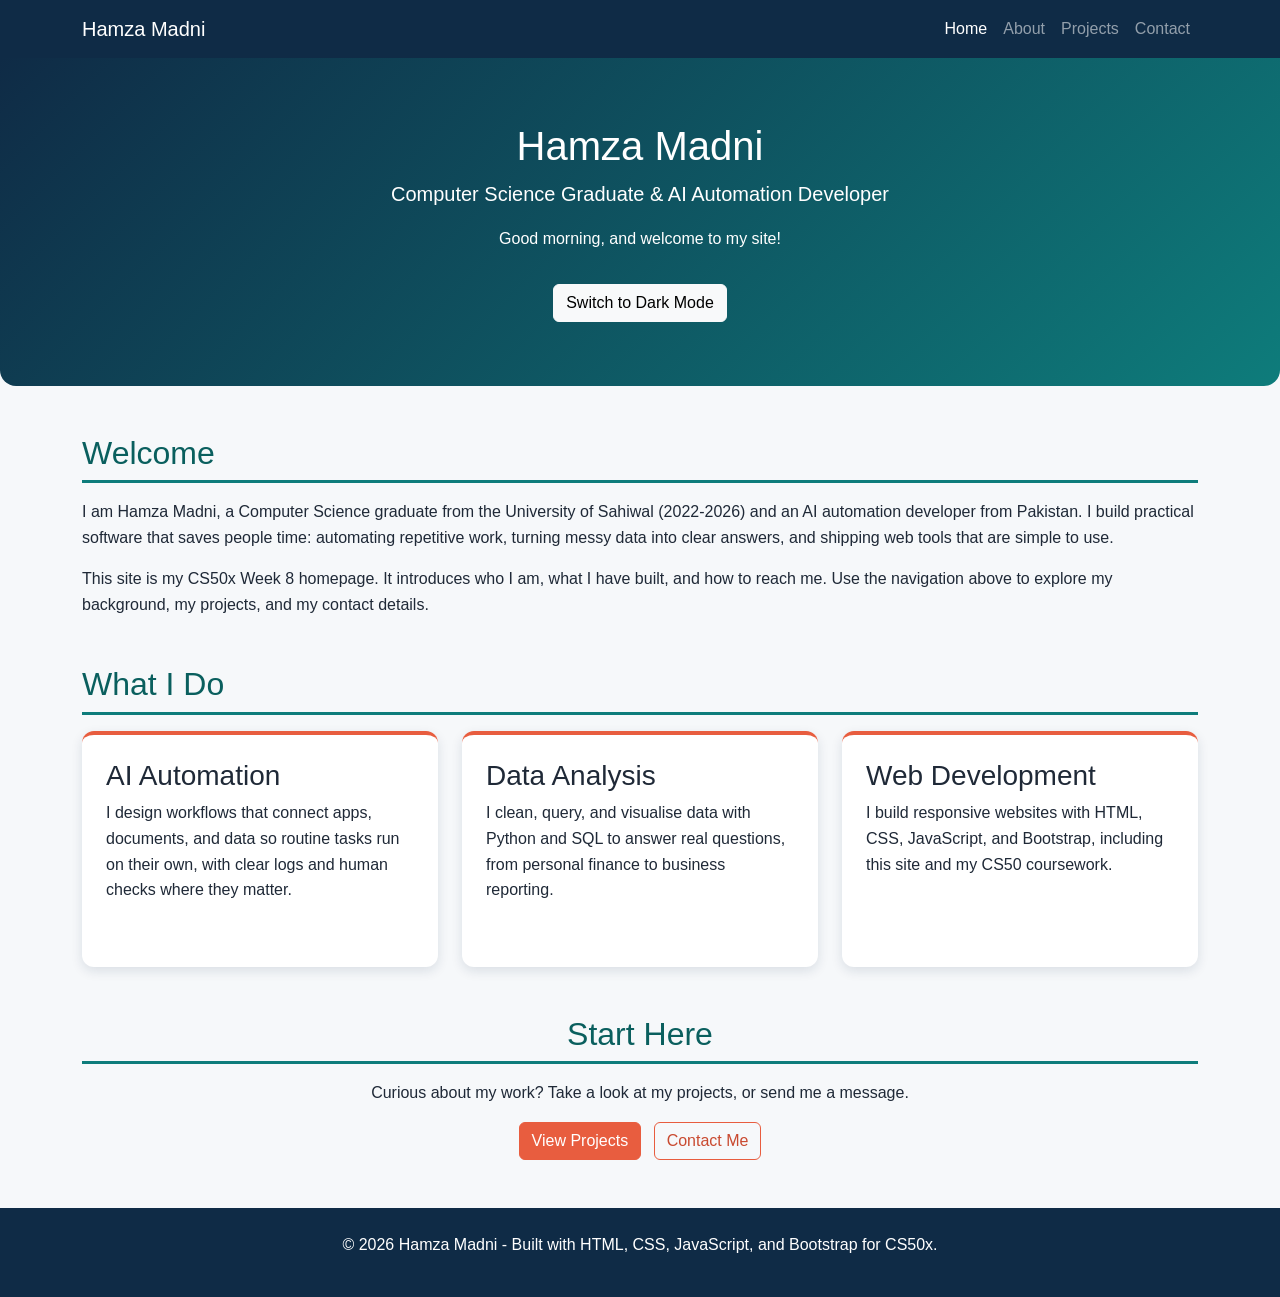
==== index.html @ 5d0ee4f4 "Initial commit: Personal homepage website" ====
<!DOCTYPE html>
<html lang="en">
    <head>
        <meta charset="utf-8">
        <meta name="viewport" content="width=device-width, initial-scale=1">
        <meta name="description" content="Personal homepage of Hamza Madni, Computer Science graduate and AI automation developer — CS50x Week 8 project built with HTML, CSS, JavaScript and Bootstrap.">
        <link href="https://cdn.jsdelivr.net/npm/bootstrap@5.3.8/dist/css/bootstrap.min.css" rel="stylesheet" integrity="sha384-sRIl4kxILFvY47J16cr9ZwB07vP4J8+LH7qKQnuqkuIAvNWLzeN8tE5YBujZqJLB" crossorigin="anonymous">
        <link href="styles.css" rel="stylesheet">
        <title>Hamza Madni - Home</title>
    </head>
    <body>
        <nav class="navbar navbar-expand-lg navbar-dark bg-dark">
            <div class="container">
                <a class="navbar-brand" href="index.html">Hamza Madni</a>
                <button class="navbar-toggler" type="button" data-bs-toggle="collapse" data-bs-target="#navbarNav" aria-controls="navbarNav" aria-expanded="false" aria-label="Toggle navigation">
                    <span class="navbar-toggler-icon"></span>
                </button>
                <div class="collapse navbar-collapse" id="navbarNav">
                    <ul class="navbar-nav ms-auto">
                        <li class="nav-item"><a class="nav-link active" href="index.html">Home</a></li>
                        <li class="nav-item"><a class="nav-link" href="about.html">About</a></li>
                        <li class="nav-item"><a class="nav-link" href="projects.html">Projects</a></li>
                        <li class="nav-item"><a class="nav-link" href="contact.html">Contact</a></li>
                    </ul>
                </div>
            </div>
        </nav>
        <header class="hero">
            <h1>Hamza Madni</h1>
            <p class="lead">Computer Science Graduate &amp; AI Automation Developer</p>
            <p id="greeting">Welcome to my site!</p>
            <button id="theme-toggle" class="btn btn-light" type="button">Switch to Dark Mode</button>
        </header>
        <main class="container my-5">
            <section>
                <h2 class="section-title">Welcome</h2>
                <p>I am Hamza Madni, a Computer Science graduate from the University of Sahiwal (2022-2026) and an AI automation developer from Pakistan. I build practical software that saves people time: automating repetitive work, turning messy data into clear answers, and shipping web tools that are simple to use.</p>
                <p>This site is my CS50x Week 8 homepage. It introduces who I am, what I have built, and how to reach me. Use the navigation above to explore my background, my projects, and my contact details.</p>
            </section>
            <section class="mt-5">
                <h2 class="section-title">What I Do</h2>
                <div class="row">
                    <article class="col-md-4">
                        <div class="project-card h-100">
                            <h3>AI Automation</h3>
                            <p>I design workflows that connect apps, documents, and data so routine tasks run on their own, with clear logs and human checks where they matter.</p>
                        </div>
                    </article>
                    <article class="col-md-4">
                        <div class="project-card h-100">
                            <h3>Data Analysis</h3>
                            <p>I clean, query, and visualise data with Python and SQL to answer real questions, from personal finance to business reporting.</p>
                        </div>
                    </article>
                    <article class="col-md-4">
                        <div class="project-card h-100">
                            <h3>Web Development</h3>
                            <p>I build responsive websites with HTML, CSS, JavaScript, and Bootstrap, including this site and my CS50 coursework.</p>
                        </div>
                    </article>
                </div>
            </section>
            <section class="mt-5 text-center">
                <h2 class="section-title">Start Here</h2>
                <p>Curious about my work? Take a look at my projects, or send me a message.</p>
                <a class="btn btn-primary me-2" href="projects.html">View Projects</a>
                <a class="btn btn-outline-primary" href="contact.html">Contact Me</a>
            </section>
        </main>
        <footer>
            <p>&copy; <span id="year">2026</span> Hamza Madni - Built with HTML, CSS, JavaScript, and Bootstrap for CS50x.</p>
        </footer>
        <script src="https://cdn.jsdelivr.net/npm/bootstrap@5.3.8/dist/js/bootstrap.bundle.min.js" integrity="sha384-FKyoEForCGlyvwx9Hj09JcYn3nv7wiPVlz7YYwJrWVcXK/BmnVDxM+D2scQbITxI" crossorigin="anonymous"></script>
        <script src="script.js"></script>
    </body>
</html>
---- styles.css ----
/* Homepage — polished standalone styles
   Palette (see ../NOTES.md for the colour-theory notes):
   - Deep navy   #0f2b46  navbar, footer, hero gradient start
   - Teal        #0e7c7b  hero gradient end, section titles (analogous to navy)
   - Coral       #e85d3f  CTA buttons, card accents (complementary accent)
   - Light bg    #f6f8fa  page background (light mode)
   - Card        #ffffff
   - Text        #1f2937
   - Dark bg     #0b1d33  page background (dark mode)
   - Dark card   #132e4d
*/

:root {
  --navy: #0f2b46;
  --teal: #0e7c7b;
  --teal-dark: #0a5f5e;
  --coral: #e85d3f;
  --coral-dark: #c94a30;
  --bg: #f6f8fa;
  --card: #ffffff;
  --text: #1f2937;
  --muted: #6b7280;
}

body {
  background-color: var(--bg);
  color: var(--text);
  font-family: Arial, Helvetica, sans-serif;
  line-height: 1.6;
  margin: 0;
}

.navbar {
  background-color: var(--navy) !important;
}

.hero {
  background: linear-gradient(135deg, var(--navy), var(--teal));
  color: #ffffff;
  padding: 4rem 1rem;
  text-align: center;
  border-radius: 0 0 1rem 1rem;
}

.section-title {
  color: var(--teal-dark);
  font-size: 2rem;
  margin-bottom: 1rem;
  border-bottom: 3px solid var(--teal);
  padding-bottom: 0.5rem;
}

.btn-primary {
  background-color: var(--coral);
  border-color: var(--coral);
}

.btn-primary:hover,
.btn-primary:focus {
  background-color: var(--coral-dark);
  border-color: var(--coral-dark);
}

.btn-outline-primary {
  color: var(--coral-dark);
  border-color: var(--coral);
}

.btn-outline-primary:hover,
.btn-outline-primary:focus {
  background-color: var(--coral);
  border-color: var(--coral);
  color: #ffffff;
}

.project-card {
  background-color: var(--card);
  border-top: 4px solid var(--coral);
  border-radius: 0.75rem;
  box-shadow: 0 4px 12px rgba(15, 43, 70, 0.12);
  padding: 1.5rem;
  margin-bottom: 1.5rem;
}

.profile-img {
  border: 4px solid var(--teal);
  border-radius: 50%;
  max-width: 220px;
  box-shadow: 0 4px 12px rgba(15, 43, 70, 0.25);
  margin-bottom: 1rem;
}

blockquote {
  border-left: 4px solid var(--coral);
  padding-left: 1rem;
}

footer {
  background-color: var(--navy);
  color: #ffffff;
  text-align: center;
  padding: 1.5rem;
  margin-top: 3rem;
}

#theme-toggle {
  margin-top: 1rem;
}

.navbar #theme-toggle {
  margin-top: 0;
}

/* Dark mode */
body.dark-mode {
  background-color: #0b1d33;
  color: #e6edf3;
}

body.dark-mode .project-card {
  background-color: #132e4d;
  color: #e6edf3;
}

body.dark-mode .section-title {
  color: #7dd3d8;
  border-bottom-color: var(--teal);
}

body.dark-mode .table {
  color: #e6edf3;
}

body.dark-mode .table-striped > tbody > tr:nth-of-type(odd) > * {
  background-color: rgba(255, 255, 255, 0.05);
  color: #e6edf3;
}

body.dark-mode .form-control {
  background-color: #132e4d;
  border-color: #2c4a6b;
  color: #e6edf3;
}

body.dark-mode a {
  color: #7dd3d8;
}

body.dark-mode .text-muted {
  color: #9fb3c8 !important;
}
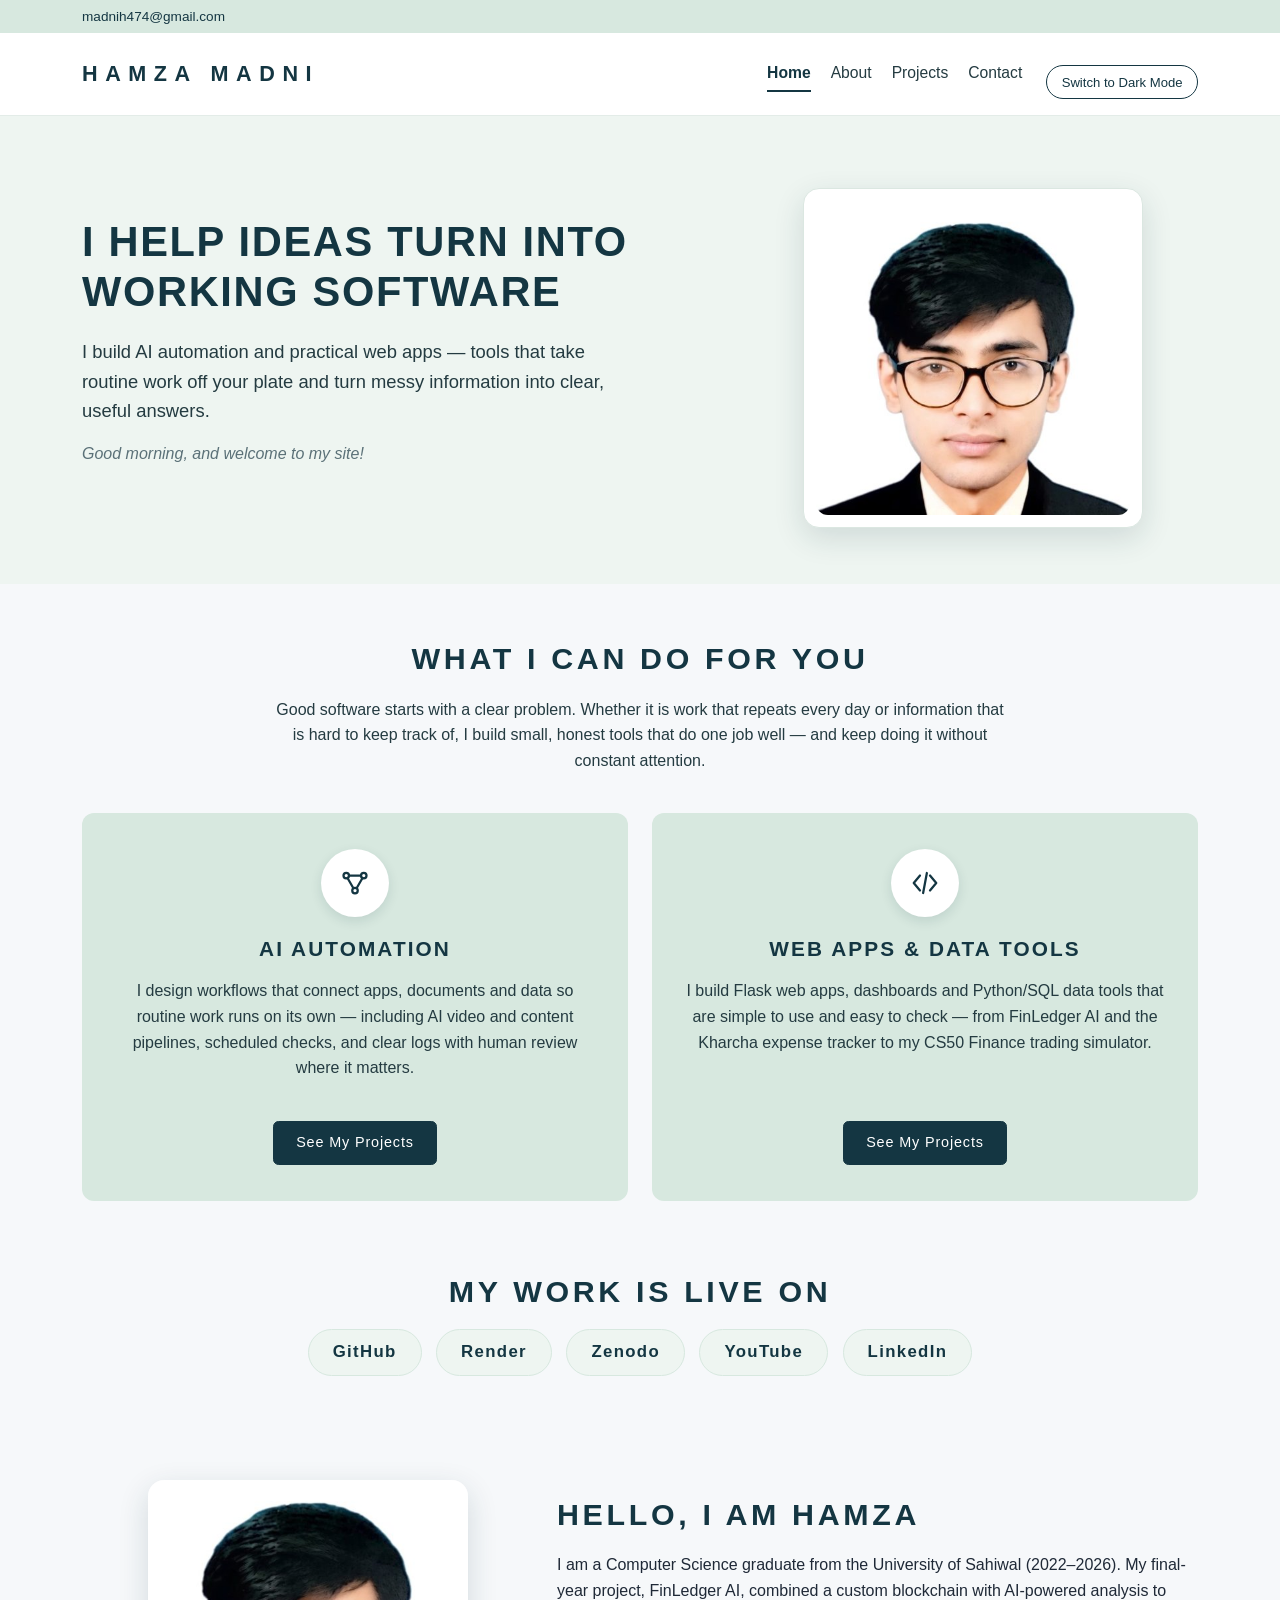
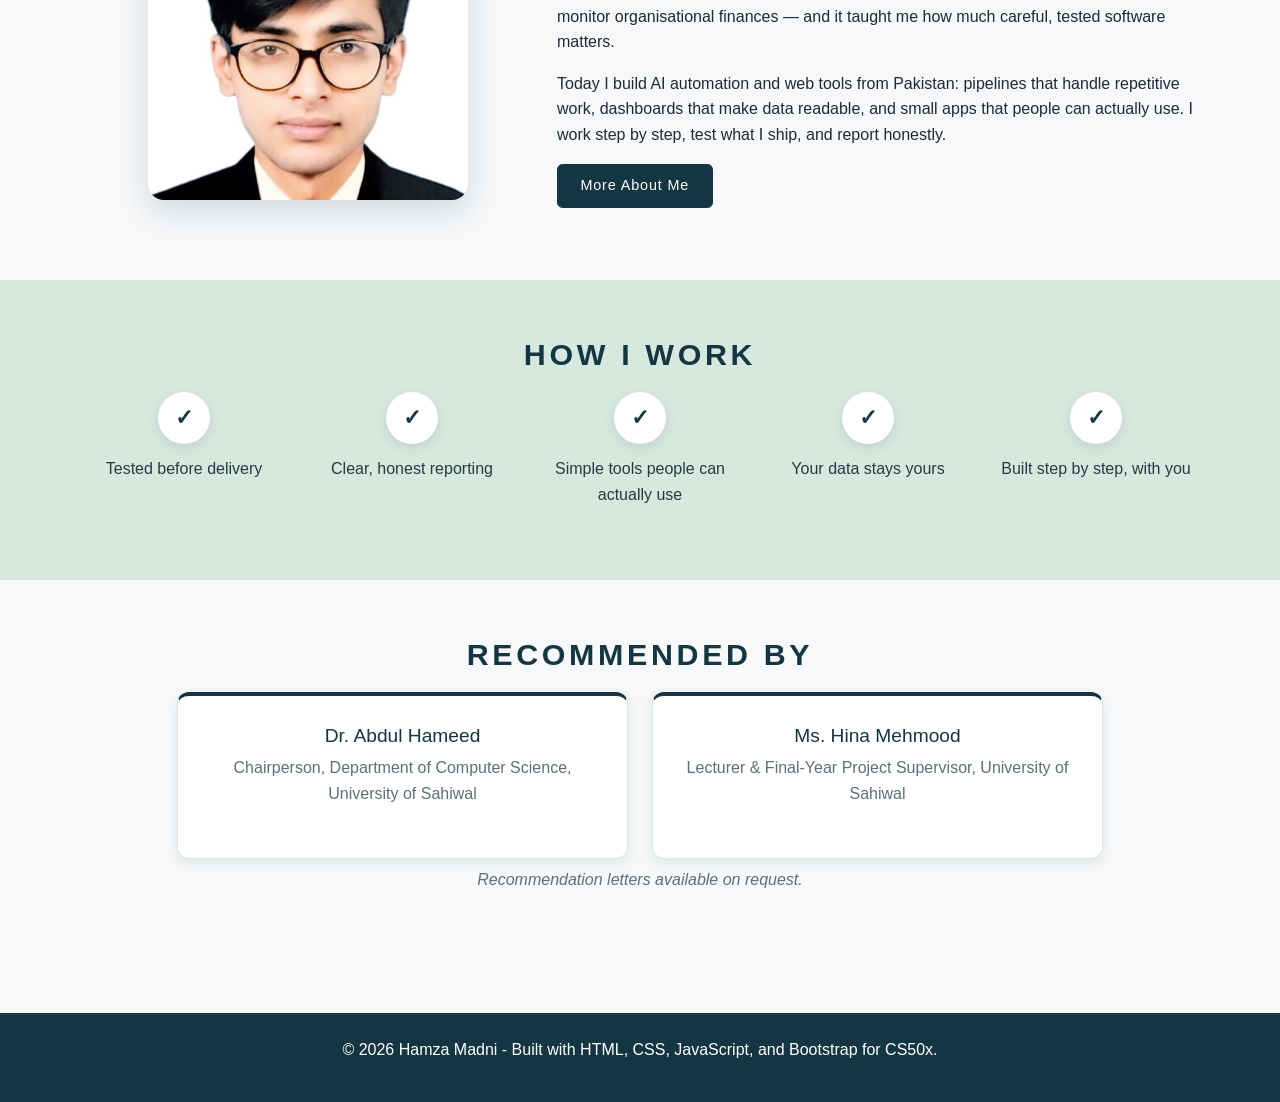
==== commit e535155b: "Redesign homepage with reference-style layout" ====
--- a/index.html
+++ b/index.html
@@ -3,70 +3,168 @@
     <head>
         <meta charset="utf-8">
         <meta name="viewport" content="width=device-width, initial-scale=1">
-        <meta name="description" content="Personal homepage of Hamza Madni, Computer Science graduate and AI automation developer — CS50x Week 8 project built with HTML, CSS, JavaScript and Bootstrap.">
+        <meta name="description" content="Personal homepage of Hamza Madni, Computer Science graduate and AI automation developer — AI automation, web apps and data tools, built with HTML, CSS, JavaScript and Bootstrap.">
         <link href="https://cdn.jsdelivr.net/npm/bootstrap@5.3.8/dist/css/bootstrap.min.css" rel="stylesheet" integrity="sha384-sRIl4kxILFvY47J16cr9ZwB07vP4J8+LH7qKQnuqkuIAvNWLzeN8tE5YBujZqJLB" crossorigin="anonymous">
         <link href="styles.css" rel="stylesheet">
         <title>Hamza Madni - Home</title>
     </head>
     <body>
-        <nav class="navbar navbar-expand-lg navbar-dark bg-dark">
+        <!-- 1. Thin top bar -->
+        <div class="ref-topbar">
+            <div class="container ref-topbar-inner">
+                <a class="ref-topbar-mail" href="mailto:madnih474@gmail.com">madnih474@gmail.com</a>
+            </div>
+        </div>
+
+        <!-- 2. Header -->
+        <header class="ref-header">
+            <div class="container ref-header-inner">
+                <a class="ref-brand" href="index.html">HAMZA MADNI</a>
+                <nav class="ref-nav" aria-label="Main navigation">
+                    <a class="ref-nav-link active" href="index.html">Home</a>
+                    <a class="ref-nav-link" href="about.html">About</a>
+                    <a class="ref-nav-link" href="projects.html">Projects</a>
+                    <a class="ref-nav-link" href="contact.html">Contact</a>
+                </nav>
+                <button id="theme-toggle" class="ref-toggle" type="button">Switch to Dark Mode</button>
+            </div>
+        </header>
+
+        <!-- 3. Hero -->
+        <section class="ref-hero">
             <div class="container">
-                <a class="navbar-brand" href="index.html">Hamza Madni</a>
-                <button class="navbar-toggler" type="button" data-bs-toggle="collapse" data-bs-target="#navbarNav" aria-controls="navbarNav" aria-expanded="false" aria-label="Toggle navigation">
-                    <span class="navbar-toggler-icon"></span>
-                </button>
-                <div class="collapse navbar-collapse" id="navbarNav">
-                    <ul class="navbar-nav ms-auto">
-                        <li class="nav-item"><a class="nav-link active" href="index.html">Home</a></li>
-                        <li class="nav-item"><a class="nav-link" href="about.html">About</a></li>
-                        <li class="nav-item"><a class="nav-link" href="projects.html">Projects</a></li>
-                        <li class="nav-item"><a class="nav-link" href="contact.html">Contact</a></li>
-                    </ul>
+                <div class="row align-items-center">
+                    <div class="col-md-7">
+                        <h1 class="ref-hero-title">I HELP IDEAS TURN INTO WORKING SOFTWARE</h1>
+                        <p class="ref-hero-sub">I build AI automation and practical web apps — tools that take routine work off your plate and turn messy information into clear, useful answers.</p>
+                        <p id="greeting" class="ref-greeting">Welcome to my site!</p>
+                    </div>
+                    <div class="col-md-5">
+                        <div class="ref-hero-photo">
+                            <img src="assets/hamza-portrait.png" alt="Portrait of Hamza Madni">
+                        </div>
+                    </div>
                 </div>
             </div>
-        </nav>
-        <header class="hero">
-            <h1>Hamza Madni</h1>
-            <p class="lead">Computer Science Graduate &amp; AI Automation Developer</p>
-            <p id="greeting">Welcome to my site!</p>
-            <button id="theme-toggle" class="btn btn-light" type="button">Switch to Dark Mode</button>
-        </header>
-        <main class="container my-5">
-            <section>
-                <h2 class="section-title">Welcome</h2>
-                <p>I am Hamza Madni, a Computer Science graduate from the University of Sahiwal (2022-2026) and an AI automation developer from Pakistan. I build practical software that saves people time: automating repetitive work, turning messy data into clear answers, and shipping web tools that are simple to use.</p>
-                <p>This site is my CS50x Week 8 homepage. It introduces who I am, what I have built, and how to reach me. Use the navigation above to explore my background, my projects, and my contact details.</p>
-            </section>
-            <section class="mt-5">
-                <h2 class="section-title">What I Do</h2>
-                <div class="row">
-                    <article class="col-md-4">
-                        <div class="project-card h-100">
-                            <h3>AI Automation</h3>
-                            <p>I design workflows that connect apps, documents, and data so routine tasks run on their own, with clear logs and human checks where they matter.</p>
+        </section>
+
+        <main>
+            <!-- 4. Offers -->
+            <section class="ref-section">
+                <div class="container">
+                    <h2 class="ref-heading">WHAT I CAN DO FOR YOU</h2>
+                    <p class="ref-intro">Good software starts with a clear problem. Whether it is work that repeats every day or information that is hard to keep track of, I build small, honest tools that do one job well — and keep doing it without constant attention.</p>
+                    <div class="row">
+                        <div class="col-md-6">
+                            <article class="ref-offer-card h-100">
+                                <div class="ref-icon" aria-hidden="true">
+                                    <svg viewBox="0 0 24 24" width="30" height="30" fill="none" stroke="currentColor" stroke-width="1.8" stroke-linecap="round" stroke-linejoin="round"><circle cx="5" cy="6" r="2.2"/><circle cx="19" cy="6" r="2.2"/><circle cx="12" cy="18" r="2.2"/><path d="M7.2 6h9.6M6 8l4.5 7.8M18 8l-4.5 7.8"/></svg>
+                                </div>
+                                <h3 class="ref-card-title">AI AUTOMATION</h3>
+                                <p>I design workflows that connect apps, documents and data so routine work runs on its own — including AI video and content pipelines, scheduled checks, and clear logs with human review where it matters.</p>
+                                <a class="ref-btn" href="projects.html">See My Projects</a>
+                            </article>
                         </div>
-                    </article>
-                    <article class="col-md-4">
-                        <div class="project-card h-100">
-                            <h3>Data Analysis</h3>
-                            <p>I clean, query, and visualise data with Python and SQL to answer real questions, from personal finance to business reporting.</p>
+                        <div class="col-md-6">
+                            <article class="ref-offer-card h-100">
+                                <div class="ref-icon" aria-hidden="true">
+                                    <svg viewBox="0 0 24 24" width="30" height="30" fill="none" stroke="currentColor" stroke-width="1.8" stroke-linecap="round" stroke-linejoin="round"><path d="M8 6l-5 6 5 6M16 6l5 6-5 6M13.5 4l-3 16"/></svg>
+                                </div>
+                                <h3 class="ref-card-title">WEB APPS &amp; DATA TOOLS</h3>
+                                <p>I build Flask web apps, dashboards and Python/SQL data tools that are simple to use and easy to check — from FinLedger AI and the Kharcha expense tracker to my CS50 Finance trading simulator.</p>
+                                <a class="ref-btn" href="projects.html">See My Projects</a>
+                            </article>
                         </div>
-                    </article>
-                    <article class="col-md-4">
-                        <div class="project-card h-100">
-                            <h3>Web Development</h3>
-                            <p>I build responsive websites with HTML, CSS, JavaScript, and Bootstrap, including this site and my CS50 coursework.</p>
-                        </div>
-                    </article>
+                    </div>
                 </div>
             </section>
-            <section class="mt-5 text-center">
-                <h2 class="section-title">Start Here</h2>
-                <p>Curious about my work? Take a look at my projects, or send me a message.</p>
-                <a class="btn btn-primary me-2" href="projects.html">View Projects</a>
-                <a class="btn btn-outline-primary" href="contact.html">Contact Me</a>
+
+            <!-- 5. Live-on strip -->
+            <section class="ref-strip">
+                <div class="container">
+                    <h2 class="ref-heading">MY WORK IS LIVE ON</h2>
+                    <div class="ref-badges">
+                        <span class="ref-badge">GitHub</span>
+                        <span class="ref-badge">Render</span>
+                        <span class="ref-badge">Zenodo</span>
+                        <span class="ref-badge">YouTube</span>
+                        <span class="ref-badge">LinkedIn</span>
+                    </div>
+                </div>
+            </section>
+
+            <!-- 6. About -->
+            <section class="ref-section">
+                <div class="container">
+                    <div class="row align-items-center">
+                        <div class="col-md-5">
+                            <div class="ref-about-photo">
+                                <img src="assets/hamza-portrait.png" alt="Portrait of Hamza Madni">
+                            </div>
+                        </div>
+                        <div class="col-md-7">
+                            <h2 class="ref-heading ref-heading-left">HELLO, I AM HAMZA</h2>
+                            <p>I am a Computer Science graduate from the University of Sahiwal (2022–2026). My final-year project, FinLedger AI, combined a custom blockchain with AI-powered analysis to monitor organisational finances — and it taught me how much careful, tested software matters.</p>
+                            <p>Today I build AI automation and web tools from Pakistan: pipelines that handle repetitive work, dashboards that make data readable, and small apps that people can actually use. I work step by step, test what I ship, and report honestly.</p>
+                            <a class="ref-btn" href="about.html">More About Me</a>
+                        </div>
+                    </div>
+                </div>
+            </section>
+
+            <!-- 7. How I work band -->
+            <section class="ref-band">
+                <div class="container">
+                    <h2 class="ref-heading">HOW I WORK</h2>
+                    <div class="ref-checks">
+                        <div class="ref-check-item">
+                            <span class="ref-check" aria-hidden="true">✓</span>
+                            <p>Tested before delivery</p>
+                        </div>
+                        <div class="ref-check-item">
+                            <span class="ref-check" aria-hidden="true">✓</span>
+                            <p>Clear, honest reporting</p>
+                        </div>
+                        <div class="ref-check-item">
+                            <span class="ref-check" aria-hidden="true">✓</span>
+                            <p>Simple tools people can actually use</p>
+                        </div>
+                        <div class="ref-check-item">
+                            <span class="ref-check" aria-hidden="true">✓</span>
+                            <p>Your data stays yours</p>
+                        </div>
+                        <div class="ref-check-item">
+                            <span class="ref-check" aria-hidden="true">✓</span>
+                            <p>Built step by step, with you</p>
+                        </div>
+                    </div>
+                </div>
+            </section>
+
+            <!-- 8. Recommended by -->
+            <section class="ref-section">
+                <div class="container">
+                    <h2 class="ref-heading">RECOMMENDED BY</h2>
+                    <div class="row justify-content-center">
+                        <div class="col-md-5">
+                            <article class="ref-rec-card h-100">
+                                <h3>Dr. Abdul Hameed</h3>
+                                <p>Chairperson, Department of Computer Science, University of Sahiwal</p>
+                            </article>
+                        </div>
+                        <div class="col-md-5">
+                            <article class="ref-rec-card h-100">
+                                <h3>Ms. Hina Mehmood</h3>
+                                <p>Lecturer &amp; Final-Year Project Supervisor, University of Sahiwal</p>
+                            </article>
+                        </div>
+                    </div>
+                    <p class="ref-rec-note">Recommendation letters available on request.</p>
+                </div>
             </section>
         </main>
+
+        <!-- 9. Footer -->
         <footer>
             <p>&copy; <span id="year">2026</span> Hamza Madni - Built with HTML, CSS, JavaScript, and Bootstrap for CS50x.</p>
         </footer>
--- a/styles.css
+++ b/styles.css
@@ -149,3 +149,477 @@
 body.dark-mode .text-muted {
   color: #9fb3c8 !important;
 }
+
+/* ============================================================
+   Homepage v2 — reference-style home page sections (ref- prefix)
+   Palette for the home page (see DESIGN-NOTES.md):
+   - Mint / sage   #d7e8df  top bar, offer cards, band, badges
+   - Deep navy     #143642  headings, buttons, footer, brand
+   - Background    #ffffff / light
+   - Body text     #243b41
+   Existing classes above are unchanged and still used by
+   about / projects / contact.
+   ============================================================ */
+
+:root {
+  --ref-mint: #d7e8df;
+  --ref-mint-soft: #eef5f1;
+  --ref-navy: #143642;
+  --ref-navy-dark: #0e2931;
+  --ref-text: #243b41;
+  --ref-muted: #5b7178;
+}
+
+/* 1. Top bar */
+.ref-topbar {
+  background-color: var(--ref-mint);
+  padding: 0.35rem 0;
+  font-size: 0.85rem;
+}
+
+.ref-topbar-inner {
+  display: flex;
+  align-items: center;
+}
+
+.ref-topbar-mail {
+  color: var(--ref-navy);
+  text-decoration: none;
+}
+
+.ref-topbar-mail:hover,
+.ref-topbar-mail:focus {
+  color: var(--ref-navy-dark);
+  text-decoration: underline;
+}
+
+/* 2. Header */
+.ref-header {
+  background-color: #ffffff;
+  border-bottom: 1px solid #e3ece8;
+  padding: 1rem 0;
+}
+
+.ref-header-inner {
+  display: flex;
+  align-items: center;
+  gap: 1.5rem;
+  flex-wrap: wrap;
+}
+
+.ref-brand {
+  color: var(--ref-navy);
+  font-size: 1.35rem;
+  font-weight: 700;
+  letter-spacing: 0.35em;
+  text-decoration: none;
+  white-space: nowrap;
+}
+
+.ref-brand:hover,
+.ref-brand:focus {
+  color: var(--ref-navy-dark);
+}
+
+.ref-nav {
+  display: flex;
+  gap: 1.25rem;
+  flex-wrap: wrap;
+  margin-left: auto;
+}
+
+.ref-nav-link {
+  color: var(--ref-text);
+  text-decoration: none;
+  font-size: 0.98rem;
+  padding: 0.25rem 0;
+}
+
+.ref-nav-link:hover,
+.ref-nav-link:focus {
+  color: var(--ref-navy);
+  text-decoration: underline;
+}
+
+.ref-nav-link.active {
+  color: var(--ref-navy);
+  font-weight: 700;
+  border-bottom: 2px solid var(--ref-navy);
+}
+
+.ref-toggle {
+  background-color: #ffffff;
+  border: 1px solid var(--ref-navy);
+  border-radius: 2rem;
+  color: var(--ref-navy);
+  font-size: 0.82rem;
+  padding: 0.35rem 0.9rem;
+  cursor: pointer;
+  white-space: nowrap;
+}
+
+.ref-toggle:hover,
+.ref-toggle:focus {
+  background-color: var(--ref-mint);
+}
+
+/* 3. Hero */
+.ref-hero {
+  background-color: var(--ref-mint-soft);
+  padding: 3.5rem 0;
+}
+
+.ref-hero-title {
+  color: var(--ref-navy);
+  font-size: 2.6rem;
+  font-weight: 700;
+  letter-spacing: 0.04em;
+  line-height: 1.2;
+  margin-bottom: 1.25rem;
+}
+
+.ref-hero-sub {
+  color: var(--ref-text);
+  font-size: 1.15rem;
+  max-width: 34rem;
+}
+
+.ref-greeting {
+  color: var(--ref-muted);
+  font-style: italic;
+  margin-top: 1rem;
+}
+
+.ref-hero-photo {
+  background-color: #ffffff;
+  border: 1px solid #dbe7e1;
+  border-radius: 1rem;
+  box-shadow: 0 10px 30px rgba(20, 54, 66, 0.14);
+  padding: 0.75rem;
+  max-width: 340px;
+  margin: 1rem auto 0;
+}
+
+.ref-hero-photo img {
+  display: block;
+  width: 100%;
+  height: auto;
+  border-radius: 0.75rem;
+}
+
+/* Shared section furniture */
+.ref-section {
+  padding: 3.5rem 0;
+}
+
+.ref-heading {
+  color: var(--ref-navy);
+  font-size: 1.9rem;
+  font-weight: 700;
+  letter-spacing: 0.12em;
+  text-align: center;
+  margin-bottom: 1.25rem;
+}
+
+.ref-heading-left {
+  text-align: left;
+}
+
+.ref-intro {
+  color: var(--ref-text);
+  max-width: 46rem;
+  margin: 0 auto 2.5rem;
+  text-align: center;
+}
+
+.ref-btn {
+  display: inline-block;
+  background-color: var(--ref-navy);
+  border: 1px solid var(--ref-navy);
+  border-radius: 0.35rem;
+  color: #ffffff;
+  font-size: 0.9rem;
+  letter-spacing: 0.06em;
+  padding: 0.6rem 1.4rem;
+  text-decoration: none;
+}
+
+.ref-btn:hover,
+.ref-btn:focus {
+  background-color: var(--ref-navy-dark);
+  border-color: var(--ref-navy-dark);
+  color: #ffffff;
+}
+
+/* 4. Offer cards */
+.ref-offer-card {
+  background-color: var(--ref-mint);
+  border-radius: 0.75rem;
+  padding: 2.25rem 2rem;
+  text-align: center;
+  margin-bottom: 1.5rem;
+  display: flex;
+  flex-direction: column;
+  align-items: center;
+}
+
+.ref-offer-card p {
+  color: var(--ref-text);
+  flex-grow: 1;
+}
+
+.ref-icon {
+  background-color: #ffffff;
+  border-radius: 50%;
+  color: var(--ref-navy);
+  display: flex;
+  align-items: center;
+  justify-content: center;
+  width: 68px;
+  height: 68px;
+  margin-bottom: 1.25rem;
+  box-shadow: 0 4px 12px rgba(20, 54, 66, 0.12);
+}
+
+.ref-card-title {
+  color: var(--ref-navy);
+  font-size: 1.3rem;
+  font-weight: 700;
+  letter-spacing: 0.1em;
+  margin-bottom: 1rem;
+}
+
+/* 5. Live-on strip */
+.ref-strip {
+  padding: 1rem 0 3rem;
+}
+
+.ref-badges {
+  display: flex;
+  flex-wrap: wrap;
+  gap: 0.9rem;
+  justify-content: center;
+}
+
+.ref-badge {
+  background-color: var(--ref-mint-soft);
+  border: 1px solid var(--ref-mint);
+  border-radius: 2rem;
+  color: var(--ref-navy);
+  font-size: 1.05rem;
+  font-weight: 700;
+  letter-spacing: 0.08em;
+  padding: 0.55rem 1.5rem;
+}
+
+/* 6. About */
+.ref-about-photo {
+  max-width: 320px;
+  margin: 0 auto 1.5rem;
+}
+
+.ref-about-photo img {
+  display: block;
+  width: 100%;
+  height: auto;
+  border-radius: 1rem;
+  box-shadow: 0 10px 30px rgba(20, 54, 66, 0.16);
+}
+
+/* 7. How I work band */
+.ref-band {
+  background-color: var(--ref-mint);
+  padding: 3.5rem 0;
+}
+
+.ref-band .ref-heading {
+  color: var(--ref-navy);
+}
+
+.ref-checks {
+  display: flex;
+  flex-wrap: wrap;
+  gap: 1.5rem;
+  justify-content: center;
+}
+
+.ref-check-item {
+  flex: 1 1 160px;
+  max-width: 210px;
+  text-align: center;
+}
+
+.ref-check-item p {
+  color: var(--ref-text);
+  margin-top: 0.75rem;
+}
+
+.ref-check {
+  background-color: #ffffff;
+  border-radius: 50%;
+  color: var(--ref-navy);
+  display: inline-flex;
+  align-items: center;
+  justify-content: center;
+  width: 52px;
+  height: 52px;
+  font-size: 1.4rem;
+  font-weight: 700;
+  box-shadow: 0 4px 12px rgba(20, 54, 66, 0.12);
+}
+
+/* 8. Recommended by */
+.ref-rec-card {
+  background-color: #ffffff;
+  border: 1px solid #dbe7e1;
+  border-top: 4px solid var(--ref-navy);
+  border-radius: 0.75rem;
+  box-shadow: 0 4px 12px rgba(20, 54, 66, 0.10);
+  padding: 1.75rem;
+  text-align: center;
+  margin-bottom: 1.5rem;
+}
+
+.ref-rec-card h3 {
+  color: var(--ref-navy);
+  font-size: 1.2rem;
+  margin-bottom: 0.5rem;
+}
+
+.ref-rec-card p {
+  color: var(--ref-muted);
+  margin-bottom: 0;
+}
+
+.ref-rec-note {
+  color: var(--ref-muted);
+  font-style: italic;
+  text-align: center;
+  margin-top: 0.5rem;
+}
+
+/* Footer in the v2 navy — the same navy family as the original
+   footer colour, so the other pages keep their character. */
+footer {
+  background-color: var(--ref-navy);
+}
+
+/* Dark mode for the new home sections: mint becomes a deep
+   green-navy, navy headings become light, text stays readable. */
+body.dark-mode .ref-topbar {
+  background-color: #17352c;
+}
+
+body.dark-mode .ref-topbar-mail {
+  color: #cfe8da;
+}
+
+body.dark-mode .ref-header {
+  background-color: #0b1d33;
+  border-bottom-color: #2c4a6b;
+}
+
+body.dark-mode .ref-brand,
+body.dark-mode .ref-nav-link.active {
+  color: #e6edf3;
+}
+
+body.dark-mode .ref-nav-link {
+  color: #c3d2de;
+}
+
+body.dark-mode .ref-toggle {
+  background-color: #132e4d;
+  border-color: #7dd3d8;
+  color: #e6edf3;
+}
+
+body.dark-mode .ref-hero {
+  background-color: #10283a;
+}
+
+body.dark-mode .ref-hero-title,
+body.dark-mode .ref-heading,
+body.dark-mode .ref-card-title,
+body.dark-mode .ref-rec-card h3 {
+  color: #e6edf3;
+}
+
+body.dark-mode .ref-hero-sub,
+body.dark-mode .ref-intro,
+body.dark-mode .ref-offer-card p,
+body.dark-mode .ref-check-item p {
+  color: #d7e2ea;
+}
+
+body.dark-mode .ref-greeting,
+body.dark-mode .ref-rec-card p,
+body.dark-mode .ref-rec-note {
+  color: #9fb3c8;
+}
+
+body.dark-mode .ref-hero-photo {
+  background-color: #132e4d;
+  border-color: #2c4a6b;
+}
+
+body.dark-mode .ref-offer-card,
+body.dark-mode .ref-band {
+  background-color: #17352c;
+}
+
+body.dark-mode .ref-icon,
+body.dark-mode .ref-check {
+  background-color: #e6edf3;
+  color: #143642;
+}
+
+body.dark-mode .ref-badge {
+  background-color: #17352c;
+  border-color: #2c5a48;
+  color: #cfe8da;
+}
+
+body.dark-mode .ref-rec-card {
+  background-color: #132e4d;
+  border-color: #2c4a6b;
+}
+
+body.dark-mode .ref-btn {
+  background-color: #e85d3f;
+  border-color: #e85d3f;
+}
+
+body.dark-mode .ref-btn:hover,
+body.dark-mode .ref-btn:focus {
+  background-color: #c94a30;
+  border-color: #c94a30;
+}
+
+@media (max-width: 767px) {
+  .ref-hero {
+    padding: 2.5rem 0;
+    text-align: center;
+  }
+
+  .ref-hero-title {
+    font-size: 2rem;
+  }
+
+  .ref-hero-sub {
+    margin-left: auto;
+    margin-right: auto;
+  }
+
+  .ref-brand {
+    letter-spacing: 0.22em;
+  }
+
+  .ref-nav {
+    margin-left: 0;
+  }
+
+  .ref-heading-left {
+    text-align: center;
+  }
+}
